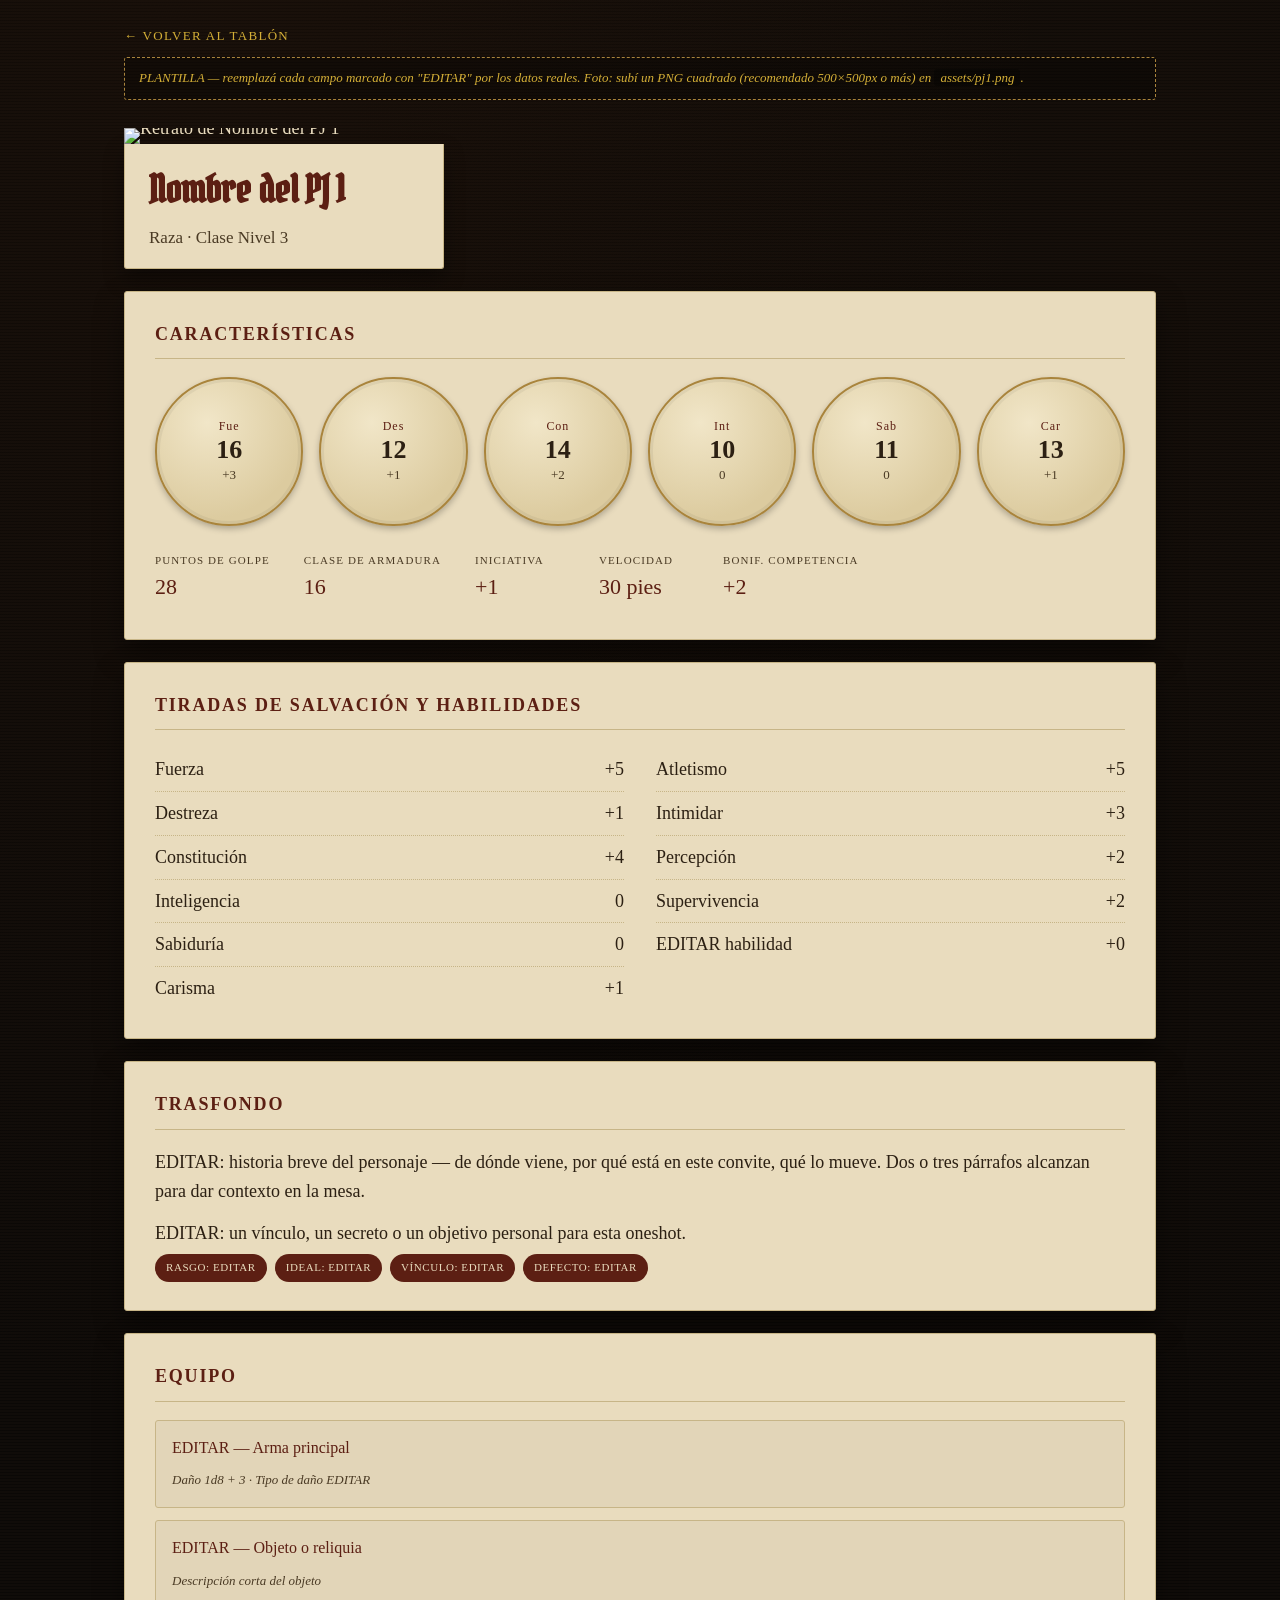
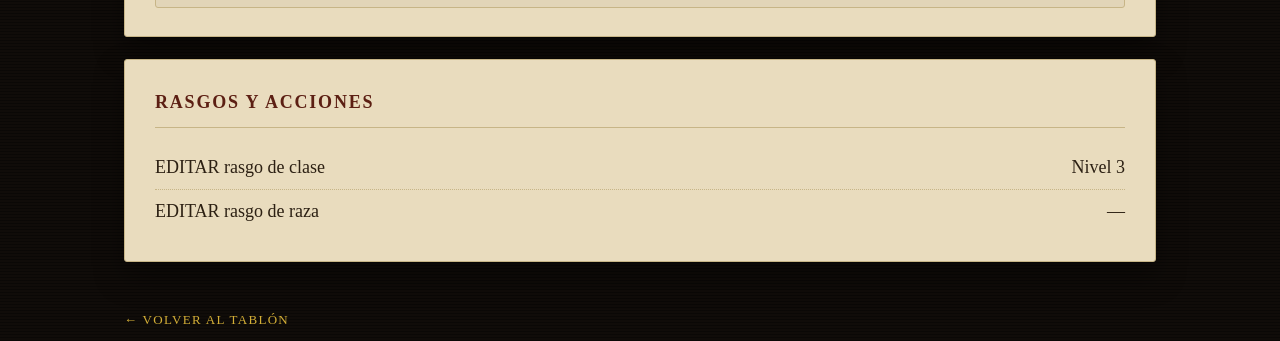
==== personajes/personaje-1.html @ 9ef28233 "Sitio de la oneshot: landing y fichas de personaje" ====
<!DOCTYPE html>
<html lang="es">
<head>
<meta charset="UTF-8">
<meta name="viewport" content="width=device-width, initial-scale=1.0">
<title>Nombre del PJ 1 — Ficha</title>
<link rel="stylesheet" href="../style.css">
</head>
<body>
<div class="wrap">

  <a class="back-link" href="../index.html">← Volver al tablón</a>

  <p class="placeholder-note">PLANTILLA — reemplazá cada campo marcado con "EDITAR" por los datos reales. Foto: subí un PNG cuadrado (recomendado 500×500px o más) en <code>assets/pj1.png</code>.</p>

  <header class="sheet-header">
    <div class="sheet-portrait"><img src="../assets/pj1.png" alt="Retrato de Nombre del PJ 1"></div>
    <div class="sheet-heading">
      <h1>Nombre del PJ 1</h1>
      <p class="race-class">Raza · Clase Nivel 3</p>
    </div>
  </header>

  <section class="sheet-panel">
    <h2>Características</h2>
    <div class="abilities">
      <div class="ability-medal"><span class="label">Fue</span><span class="score">16</span><span class="mod">+3</span></div>
      <div class="ability-medal"><span class="label">Des</span><span class="score">12</span><span class="mod">+1</span></div>
      <div class="ability-medal"><span class="label">Con</span><span class="score">14</span><span class="mod">+2</span></div>
      <div class="ability-medal"><span class="label">Int</span><span class="score">10</span><span class="mod">0</span></div>
      <div class="ability-medal"><span class="label">Sab</span><span class="score">11</span><span class="mod">0</span></div>
      <div class="ability-medal"><span class="label">Car</span><span class="score">13</span><span class="mod">+1</span></div>
    </div>

    <div class="stat-row" style="margin-top:26px;">
      <div class="stat-chip"><span class="label">Puntos de golpe</span><span class="value">28</span></div>
      <div class="stat-chip"><span class="label">Clase de armadura</span><span class="value">16</span></div>
      <div class="stat-chip"><span class="label">Iniciativa</span><span class="value">+1</span></div>
      <div class="stat-chip"><span class="label">Velocidad</span><span class="value">30 pies</span></div>
      <div class="stat-chip"><span class="label">Bonif. competencia</span><span class="value">+2</span></div>
    </div>
  </section>

  <section class="sheet-panel">
    <h2>Tiradas de salvación y habilidades</h2>
    <div class="two-col">
      <ul class="list-plain">
        <li><span>Fuerza</span><span>+5</span></li>
        <li><span>Destreza</span><span>+1</span></li>
        <li><span>Constitución</span><span>+4</span></li>
        <li><span>Inteligencia</span><span>0</span></li>
        <li><span>Sabiduría</span><span>0</span></li>
        <li><span>Carisma</span><span>+1</span></li>
      </ul>
      <ul class="list-plain">
        <li><span>Atletismo</span><span>+5</span></li>
        <li><span>Intimidar</span><span>+3</span></li>
        <li><span>Percepción</span><span>+2</span></li>
        <li><span>Supervivencia</span><span>+2</span></li>
        <li><span>EDITAR habilidad</span><span>+0</span></li>
      </ul>
    </div>
  </section>

  <section class="sheet-panel">
    <h2>Trasfondo</h2>
    <div class="lore">
      <p>
        EDITAR: historia breve del personaje — de dónde viene, por qué está en este convite,
        qué lo mueve. Dos o tres párrafos alcanzan para dar contexto en la mesa.
      </p>
      <p>EDITAR: un vínculo, un secreto o un objetivo personal para esta oneshot.</p>
    </div>
    <div class="tag-row">
      <span class="tag">Rasgo: EDITAR</span>
      <span class="tag">Ideal: EDITAR</span>
      <span class="tag">Vínculo: EDITAR</span>
      <span class="tag">Defecto: EDITAR</span>
    </div>
  </section>

  <section class="sheet-panel">
    <h2>Equipo</h2>
    <div class="item-card">
      <span class="item-name">EDITAR — Arma principal</span>
      <span class="item-meta">Daño 1d8 + 3 · Tipo de daño EDITAR</span>
    </div>
    <div class="item-card">
      <span class="item-name">EDITAR — Objeto o reliquia</span>
      <span class="item-meta">Descripción corta del objeto</span>
    </div>
  </section>

  <section class="sheet-panel">
    <h2>Rasgos y acciones</h2>
    <ul class="list-plain">
      <li><span>EDITAR rasgo de clase</span><span>Nivel 3</span></li>
      <li><span>EDITAR rasgo de raza</span><span>—</span></li>
    </ul>
  </section>

  <a class="back-link" href="../index.html">← Volver al tablón</a>

</div>
</body>
</html>
---- style.css ----
/* =========================================================
   ONESHOT — Tablón del Gremio
   Sistema: madera vieja + pergamino + sello de lacre
   ========================================================= */

@import url('https://fonts.googleapis.com/css2?family=Pirata+One&family=IM+Fell+English:ital@0;1&family=IM+Fell+English+SC&display=swap');

:root{
  --void:        #100c09;
  --wood:        #1c140f;
  --wood-2:      #241a13;
  --parchment:   #e9dcbe;
  --parchment-2: #dccb9f;
  --parchment-edge: #c7b587;
  --ink:         #2c2013;
  --ink-soft:    #4a3a24;
  --oxblood:     #7d2c1c;
  --oxblood-dark:#5c1f13;
  --brass:       #a9843c;
  --brass-bright:#d4af37;

  --font-display: 'IM Fell English SC', serif;
  --font-deco:    'Pirata One', cursive;
  --font-body:    'IM Fell English', serif;

  --radius-torn: 3px;
}

*{ box-sizing:border-box; }

html{ scroll-behavior:smooth; }

body{
  margin:0;
  background-color: var(--void);
  background-image:
    radial-gradient(ellipse at 20% -10%, rgba(122,60,20,0.10), transparent 55%),
    radial-gradient(ellipse at 90% 10%, rgba(90,50,20,0.08), transparent 50%),
    repeating-linear-gradient(0deg, rgba(0,0,0,0.35) 0px, rgba(0,0,0,0.35) 1px, transparent 1px, transparent 3px);
  color: var(--parchment);
  font-family: var(--font-body);
  font-size: 18px;
  line-height: 1.6;
}

a{ color: inherit; }

.wrap{
  max-width: 1080px;
  margin: 0 auto;
  padding: 0 24px;
}

/* ---------- Focus / motion baseline ---------- */
a:focus-visible, button:focus-visible{
  outline: 2px solid var(--brass-bright);
  outline-offset: 3px;
}
@media (prefers-reduced-motion: reduce){
  *{ animation: none !important; transition: none !important; }
  html{ scroll-behavior:auto; }
}

/* ---------- Ornamento de divisores ---------- */
.divider{
  display:flex; align-items:center; gap:14px;
  margin: 8px 0 28px;
  color: var(--brass);
}
.divider::before, .divider::after{
  content:"";
  flex:1;
  height:1px;
  background: linear-gradient(90deg, transparent, var(--brass), transparent);
  opacity:.65;
}
.divider .glyph{ font-size:20px; letter-spacing:6px; }

/* =========================================================
   LANDING
   ========================================================= */

.hero{
  padding: 72px 0 40px;
  text-align:center;
  position:relative;
}
.hero .eyebrow{
  font-family: var(--font-display);
  letter-spacing: .35em;
  text-transform:uppercase;
  font-size: 13px;
  color: var(--brass-bright);
  margin: 0 0 18px;
}
.hero h1{
  font-family: var(--font-deco);
  font-size: clamp(34px, 6vw, 64px);
  line-height:1.1;
  margin: 0 0 14px;
  color: var(--parchment);
  text-shadow: 0 2px 0 rgba(0,0,0,.5), 0 0 30px rgba(212,175,55,.12);
}
.hero .sub{
  font-family: var(--font-body);
  font-style: italic;
  color: var(--parchment-2);
  max-width: 560px;
  margin: 0 auto;
  font-size: 20px;
}

.scroll-panel{
  background:
    linear-gradient(180deg, rgba(0,0,0,0) 0%, rgba(0,0,0,.08) 100%),
    var(--parchment);
  color: var(--ink);
  border-radius: var(--radius-torn);
  padding: 34px 38px;
  margin: 34px 0 56px;
  box-shadow:
    0 1px 0 rgba(255,255,255,.25) inset,
    0 18px 40px rgba(0,0,0,.45);
  position:relative;
  border: 1px solid var(--parchment-edge);
}
.scroll-panel::before, .scroll-panel::after{
  content:"";
  position:absolute; left:14px; right:14px; height:14px;
  background: repeating-linear-gradient(90deg, var(--parchment) 0 10px, var(--parchment-2) 10px 12px);
  filter: drop-shadow(0 2px 2px rgba(0,0,0,.25));
}
.scroll-panel::before{ top:-7px; border-radius: 50% 50% 0 0 / 100% 100% 0 0; }
.scroll-panel::after{ bottom:-7px; border-radius: 0 0 50% 50% / 0 0 100% 100%; }

.scroll-panel h2{
  font-family: var(--font-display);
  font-size: 22px;
  letter-spacing:.08em;
  text-transform:uppercase;
  color: var(--oxblood-dark);
  margin-top:0;
}
.scroll-panel p{ margin: 0 0 14px; }
.scroll-panel p:last-child{ margin-bottom:0; }

.meta-row{
  display:flex; flex-wrap:wrap; gap: 10px 28px;
  margin-top: 20px;
  font-family: var(--font-display);
  font-size: 14px;
  letter-spacing:.04em;
  color: var(--ink-soft);
}
.meta-row strong{ color: var(--oxblood-dark); }

/* ---------- Tablón de personajes ---------- */
.board-title{
  font-family: var(--font-display);
  text-align:center;
  text-transform:uppercase;
  letter-spacing:.25em;
  font-size:15px;
  color: var(--brass-bright);
  margin: 0 0 8px;
}

.board{
  display:grid;
  grid-template-columns: repeat(auto-fit, minmax(200px, 1fr));
  gap: 28px;
  padding: 10px 0 80px;
}

.pj-card{
  display:block;
  text-align:center;
  text-decoration:none;
  color: var(--parchment);
  transition: transform .18s ease;
}
.pj-card:hover, .pj-card:focus-visible{
  transform: translateY(-6px);
}

.pj-portrait{
  width: 100%;
  margin: 0 0 0;
  line-height: 0;
}
.pj-portrait img{ width:100%; height:auto; display:block; }

.pj-infobox{
  background: var(--parchment);
  color: var(--ink);
  border: 1px solid var(--parchment-edge);
  border-top: none;
  border-radius: 0 0 var(--radius-torn) var(--radius-torn);
  padding: 12px 14px;
  box-shadow: 0 10px 18px rgba(0,0,0,.4);
}
.pj-name{
  font-family: var(--font-display);
  font-size: 20px;
  margin: 0 0 2px;
  color: var(--oxblood-dark);
}
.pj-class{
  font-size: 15px;
  font-style: italic;
  color: var(--ink-soft);
  margin: 0;
}

footer.site-footer{
  text-align:center;
  padding: 28px 0 60px;
  color: var(--ink-soft);
  font-size: 13px;
}
footer.site-footer a{ text-decoration:none; border-bottom:1px dotted var(--brass); }

/* =========================================================
   FICHA DE PERSONAJE
   ========================================================= */

.back-link{
  display:inline-flex; align-items:center; gap:8px;
  font-family: var(--font-display);
  font-size: 13px;
  letter-spacing:.1em;
  text-transform:uppercase;
  text-decoration:none;
  color: var(--brass-bright);
  margin: 26px 0 10px;
}
.back-link:hover{ color: var(--parchment); }

.sheet-header{
  max-width: 320px;
  margin: 28px 0 10px;
}
.sheet-portrait{
  width: 100%;
  line-height: 0;
}
.sheet-portrait img{ width:100%; height:auto; display:block; }

.sheet-heading{
  background: var(--parchment);
  color: var(--ink);
  border: 1px solid var(--parchment-edge);
  border-top: none;
  border-radius: 0 0 var(--radius-torn) var(--radius-torn);
  padding: 16px 24px;
  box-shadow: 0 10px 20px rgba(0,0,0,.35);
}
.sheet-heading h1{
  font-family: var(--font-deco);
  font-size: clamp(26px, 4vw, 38px);
  margin: 0 0 4px;
  color: var(--oxblood-dark);
}
.sheet-heading .race-class{
  font-family: var(--font-display);
  font-size: 17px;
  color: var(--ink-soft);
  margin: 0;
}

.sheet-panel{
  background: var(--parchment);
  color: var(--ink);
  border-radius: var(--radius-torn);
  border: 1px solid var(--parchment-edge);
  padding: 28px 30px;
  margin: 22px 0;
  box-shadow: 0 14px 30px rgba(0,0,0,.4);
}
.sheet-panel h2{
  font-family: var(--font-display);
  text-transform: uppercase;
  letter-spacing:.1em;
  font-size: 18px;
  color: var(--oxblood-dark);
  margin: 0 0 18px;
  border-bottom: 1px solid var(--parchment-edge);
  padding-bottom: 10px;
}

/* --- Medallones de característica --- */
.abilities{
  display:grid;
  grid-template-columns: repeat(auto-fit, minmax(84px, 1fr));
  gap: 16px;
  text-align:center;
}
.ability-medal{
  background: radial-gradient(circle at 35% 30%, #f1e6c8, var(--parchment-2) 70%);
  border: 2px solid var(--brass);
  border-radius: 50%;
  aspect-ratio: 1;
  display:flex; flex-direction:column; align-items:center; justify-content:center;
  box-shadow: inset 0 0 0 3px rgba(0,0,0,.05), 0 3px 6px rgba(0,0,0,.25);
}
.ability-medal .label{
  font-family: var(--font-display);
  font-size: 12px;
  letter-spacing:.08em;
  color: var(--oxblood-dark);
}
.ability-medal .score{
  font-family: var(--font-display);
  font-size: 26px;
  font-weight:700;
  line-height:1.1;
}
.ability-medal .mod{
  font-size: 13px;
  color: var(--ink-soft);
}

/* --- Grillas de datos (tiradas de salvación, habilidades, stats vitales) --- */
.stat-row{
  display:flex; flex-wrap:wrap; gap: 14px 34px;
  margin-bottom: 6px;
}
.stat-chip{
  min-width: 90px;
}
.stat-chip .label{
  font-family: var(--font-display);
  font-size: 11px;
  letter-spacing:.1em;
  text-transform:uppercase;
  color: var(--ink-soft);
  display:block;
}
.stat-chip .value{
  font-family: var(--font-display);
  font-size: 22px;
  color: var(--oxblood-dark);
}

.two-col{
  display:grid;
  grid-template-columns: repeat(auto-fit, minmax(220px, 1fr));
  gap: 8px 32px;
}
.list-plain{ list-style:none; margin:0; padding:0; }
.list-plain li{
  padding: 7px 0;
  border-bottom: 1px dotted var(--parchment-edge);
  display:flex; justify-content:space-between; gap: 10px;
}
.list-plain li:last-child{ border-bottom:none; }

.lore p{ margin: 0 0 14px; }
.lore p:last-child{ margin-bottom:0; }

.tag-row{ display:flex; flex-wrap:wrap; gap:8px; margin-top:6px; }
.tag{
  font-family: var(--font-display);
  font-size: 11px;
  letter-spacing:.05em;
  text-transform:uppercase;
  background: var(--oxblood-dark);
  color: var(--parchment);
  padding: 5px 11px;
  border-radius: 20px;
}

.item-card{
  border: 1px solid var(--parchment-edge);
  border-radius: var(--radius-torn);
  padding: 14px 16px;
  margin-bottom: 12px;
  background: rgba(0,0,0,.03);
}
.item-card:last-child{ margin-bottom:0; }
.item-card .item-name{
  font-family: var(--font-display);
  color: var(--oxblood-dark);
  font-size: 16px;
  display:block;
  margin-bottom: 4px;
}
.item-card .item-meta{
  font-size: 13px;
  color: var(--ink-soft);
  font-style: italic;
}

.placeholder-note code{
  background: rgba(0,0,0,.3);
  padding: 1px 6px;
  border-radius: 3px;
  font-family: var(--font-body);
}
.placeholder-note{
  font-size: 13px;
  color: var(--brass-bright);
  font-style: italic;
  background: rgba(0,0,0,.25);
  border: 1px dashed var(--brass);
  border-radius: var(--radius-torn);
  padding: 10px 14px;
  margin: 0 0 22px;
}

@media (max-width: 560px){
  body{ font-size: 16.5px; }
  .sheet-header{ text-align:center; justify-content:center; }
  .sheet-panel{ padding: 22px 18px; }
}
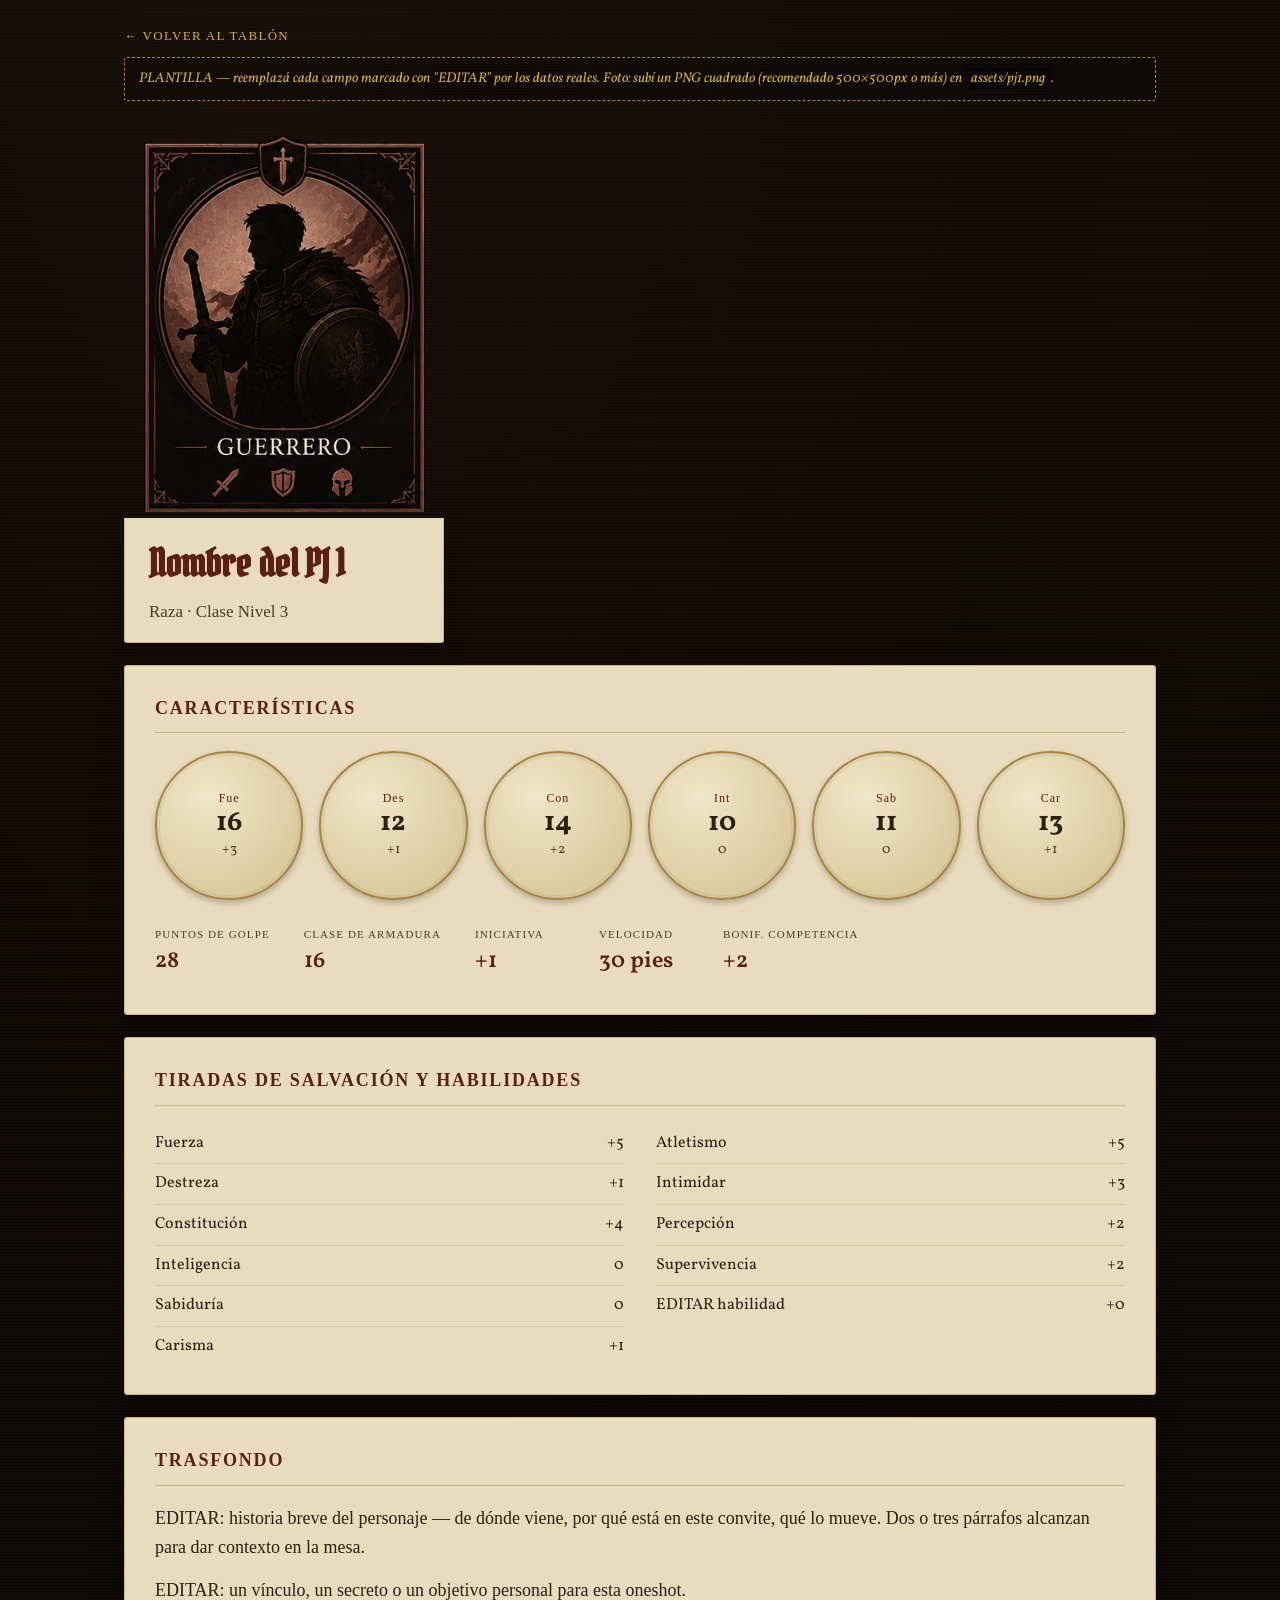
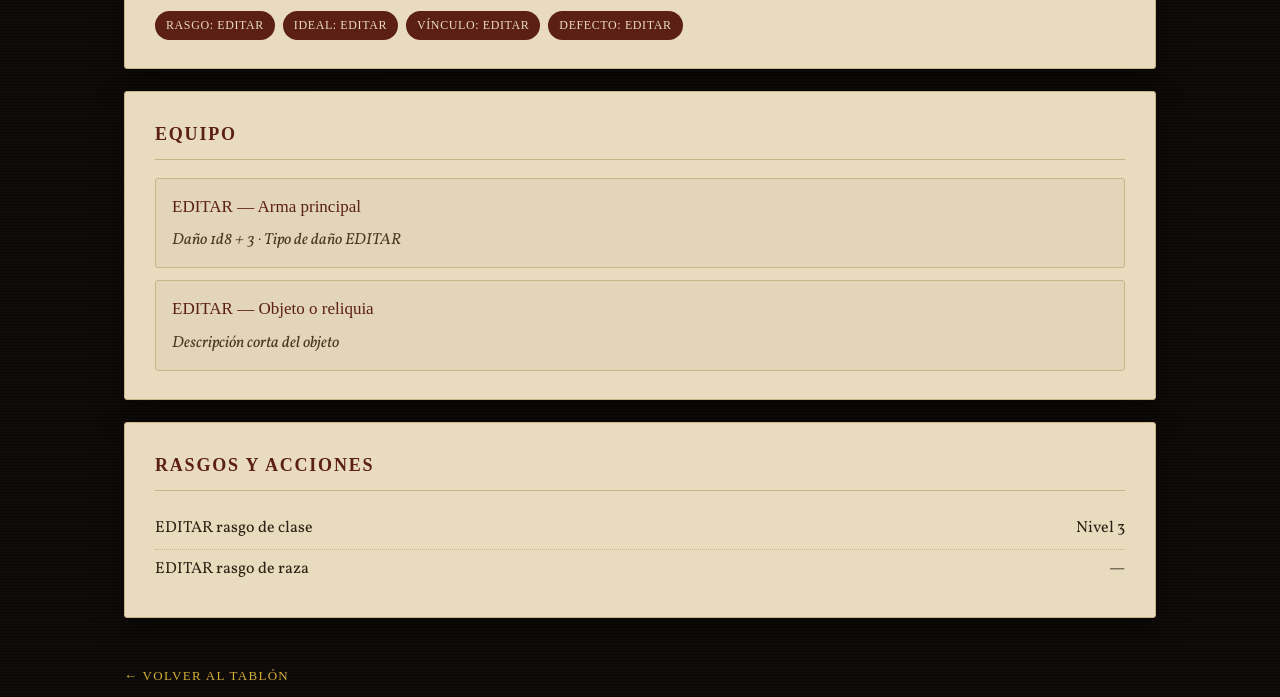
==== commit 915de84f: "Agregue mapa y arreglo de tipografía" ====
--- a/personajes/personaje-1.html
+++ b/personajes/personaje-1.html
@@ -4,6 +4,7 @@
 <meta charset="UTF-8">
 <meta name="viewport" content="width=device-width, initial-scale=1.0">
 <title>Nombre del PJ 1 — Ficha</title>
+<link rel="icon" type="image/png" href="../assets/favicon.png">
 <link rel="stylesheet" href="../style.css">
 </head>
 <body>
--- a/style.css
+++ b/style.css
@@ -3,7 +3,7 @@
    Sistema: madera vieja + pergamino + sello de lacre
    ========================================================= */
 
-@import url('https://fonts.googleapis.com/css2?family=Pirata+One&family=IM+Fell+English:ital@0;1&family=IM+Fell+English+SC&display=swap');
+@import url('https://fonts.googleapis.com/css2?family=Pirata+One&family=IM+Fell+English:ital@0;1&family=IM+Fell+English+SC&family=Vollkorn:ital,wght@0,400;0,600;1,400&display=swap');
 
 :root{
   --void:        #100c09;
@@ -22,6 +22,7 @@
   --font-display: 'IM Fell English SC', serif;
   --font-deco:    'Pirata One', cursive;
   --font-body:    'IM Fell English', serif;
+  --font-data:    'Vollkorn', serif;
 
   --radius-torn: 3px;
 }
@@ -212,6 +213,77 @@
   margin: 0;
 }
 
+/* ---------- Mapa (ventana modal) ---------- */
+.map-trigger-wrap{
+  text-align:center;
+  margin: -12px 0 44px;
+}
+.map-trigger{
+  display:inline-flex; align-items:center; gap:10px;
+  font-family: var(--font-display);
+  font-size: 15px;
+  letter-spacing:.06em;
+  text-transform:uppercase;
+  color: var(--parchment);
+  background: var(--wood-2);
+  border: 1px solid var(--brass);
+  border-radius: 30px;
+  padding: 12px 26px;
+  cursor:pointer;
+  transition: background .15s ease, transform .15s ease;
+}
+.map-trigger:hover{ background: var(--oxblood-dark); transform: translateY(-2px); }
+
+.map-modal-overlay{
+  position: fixed;
+  inset: 0;
+  background: rgba(6,4,2,.82);
+  display:flex;
+  align-items:center;
+  justify-content:center;
+  padding: 24px;
+  z-index: 100;
+}
+.map-modal-overlay.hidden{ display:none; }
+
+.map-modal{
+  position:relative;
+  max-width: min(900px, 92vw);
+  max-height: 88vh;
+  background: var(--parchment);
+  border: 1px solid var(--parchment-edge);
+  border-radius: var(--radius-torn);
+  padding: 14px;
+  box-shadow: 0 30px 60px rgba(0,0,0,.6);
+}
+.map-modal img{
+  display:block;
+  max-width: 100%;
+  max-height: 78vh;
+  margin: 0 auto;
+}
+.map-modal-close{
+  position:absolute;
+  top: -16px; right: -16px;
+  width: 38px; height: 38px;
+  border-radius: 50%;
+  background: var(--oxblood-dark);
+  color: var(--parchment);
+  border: 2px solid var(--brass);
+  font-family: var(--font-display);
+  font-size: 18px;
+  line-height: 1;
+  cursor:pointer;
+  display:flex; align-items:center; justify-content:center;
+}
+.map-modal-caption{
+  text-align:center;
+  font-family: var(--font-display);
+  font-size: 13px;
+  color: var(--ink-soft);
+  margin-top: 10px;
+}
+
 footer.site-footer{
   text-align:center;
   padding: 28px 0 60px;
@@ -310,13 +382,14 @@
   color: var(--oxblood-dark);
 }
 .ability-medal .score{
-  font-family: var(--font-display);
-  font-size: 26px;
+  font-family: var(--font-data);
+  font-size: 28px;
   font-weight:700;
   line-height:1.1;
 }
 .ability-medal .mod{
-  font-size: 13px;
+  font-family: var(--font-data);
+  font-size: 14px;
   color: var(--ink-soft);
 }
 
@@ -337,8 +410,9 @@
   display:block;
 }
 .stat-chip .value{
-  font-family: var(--font-display);
-  font-size: 22px;
+  font-family: var(--font-data);
+  font-weight: 600;
+  font-size: 23px;
   color: var(--oxblood-dark);
 }
 
@@ -347,7 +421,7 @@
   grid-template-columns: repeat(auto-fit, minmax(220px, 1fr));
   gap: 8px 32px;
 }
-.list-plain{ list-style:none; margin:0; padding:0; }
+.list-plain{ list-style:none; margin:0; padding:0; font-family: var(--font-data); font-size: 16px; }
 .list-plain li{
   padding: 7px 0;
   border-bottom: 1px dotted var(--parchment-edge);
@@ -361,7 +435,7 @@
 .tag-row{ display:flex; flex-wrap:wrap; gap:8px; margin-top:6px; }
 .tag{
   font-family: var(--font-display);
-  font-size: 11px;
+  font-size: 12px;
   letter-spacing:.05em;
   text-transform:uppercase;
   background: var(--oxblood-dark);
@@ -381,12 +455,13 @@
 .item-card .item-name{
   font-family: var(--font-display);
   color: var(--oxblood-dark);
-  font-size: 16px;
+  font-size: 17px;
   display:block;
   margin-bottom: 4px;
 }
 .item-card .item-meta{
-  font-size: 13px;
+  font-family: var(--font-data);
+  font-size: 16px;
   color: var(--ink-soft);
   font-style: italic;
 }
@@ -395,10 +470,11 @@
   background: rgba(0,0,0,.3);
   padding: 1px 6px;
   border-radius: 3px;
-  font-family: var(--font-body);
+  font-family: var(--font-data);
 }
 .placeholder-note{
-  font-size: 13px;
+  font-family: var(--font-data);
+  font-size: 14px;
   color: var(--brass-bright);
   font-style: italic;
   background: rgba(0,0,0,.25);
